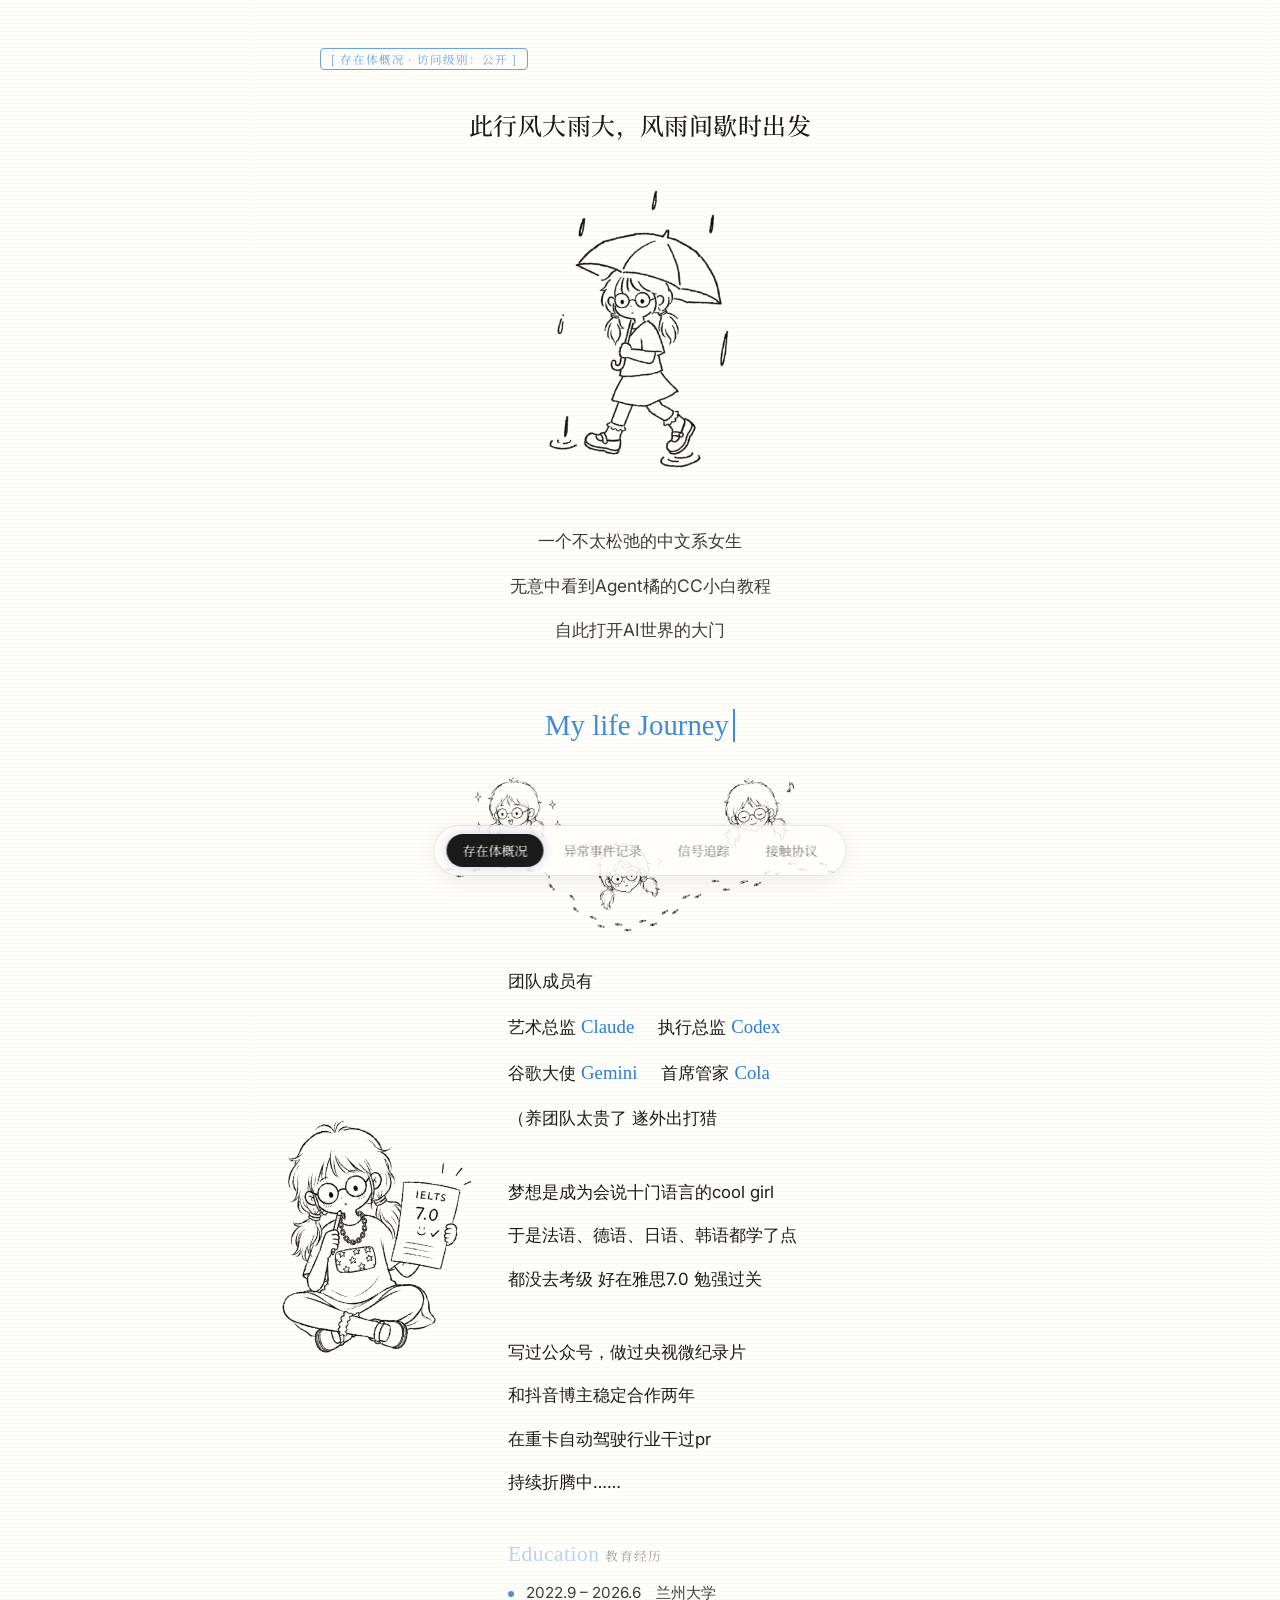
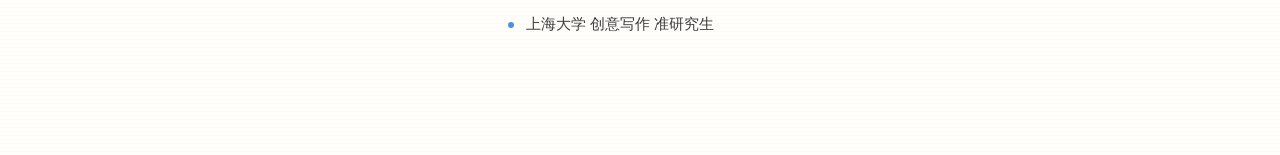
==== about.html @ fd67f21b "同步网站全部文件到 main 分支，为迁移到已备案域名/境内主机做准备 内容与 gh-pages 分支当前状态一致；gh-pages 保留并继续用于 GitHub Pages 预览。" ====
<!DOCTYPE html>
<html lang="zh-CN">
<head>
<meta charset="UTF-8">
<meta name="viewport" content="width=device-width, initial-scale=1.0">
<title>存在体概况 — Serena 熙冉</title>
<link rel="stylesheet" href="style.css">
</head>
<body class="page-about">
<div class="page">

  <main class="content">

    <div class="file-tag">[ 存在体概况 · 访问级别：公开 ]</div>

    <h1 class="about-title">此行风大雨大，风雨间歇时出发</h1>

    <!-- 开篇区块：主插图 + 一句话引子，先给读者一张"地图" -->
    <div class="about-hero">
      <img class="about-hero-illus" src="assets/about-hero.png" alt="Serena 插画">
      <div class="about-hero-intro">
        <p>一个不太松弛的中文系女生</p>
        <p>无意中看到Agent橘的CC小白教程</p>
        <p>自此打开AI世界的大门</p>
      </div>
    </div>

    <h2 class="about-journey-title"><span class="about-journey-text">My life Journey</span></h2>

    <img class="journal-lead-illus" src="assets/alarm-clock.png" alt="闹钟插画">

    <!-- 介绍正文：逐行排版，靠留白呼吸 -->
    <div class="journal">

      <div class="journal-entry journal-entry--text">
        <div class="journal-text">
          <p>团队成员有</p>
          <p class="about-pair"><span>艺术总监 <span class="en-hand">Claude</span></span><span>执行总监 <span class="en-hand">Codex</span></span></p>
          <p class="about-pair"><span>谷歌大使 <span class="en-hand">Gemini</span></span><span>首席管家 <span class="en-hand">Cola</span></span></p>
          <p>（养团队太贵了 遂外出打猎</p>
        </div>
      </div>

      <div class="journal-entry journal-entry--text journal-entry--illus">
        <img class="journal-illus" src="assets/ielts.png" alt="雅思成绩插画">
        <div class="journal-text">
          <p>梦想是成为会说十门语言的cool girl</p>
          <p>于是法语、德语、日语、韩语都学了点</p>
          <p>都没去考级 好在雅思7.0 勉强过关</p>
        </div>
      </div>

      <div class="journal-entry journal-entry--text">
        <div class="journal-text">
          <p>写过公众号，做过央视微纪录片</p>
          <p>和抖音博主稳定合作两年</p>
          <p>在重卡自动驾驶行业干过pr</p>
          <p>持续折腾中……</p>
        </div>
      </div>

    </div>

    <!-- 教育经历 -->
    <div class="about-edu">
      <div class="about-edu-head"><span class="about-edu-head-en">Education</span>教育经历</div>
      <ul class="about-edu-list">
        <li>2022.9 – 2026.6　兰州大学</li>
        <li>上海大学 创意写作 准研究生</li>
      </ul>
    </div>

  </main>

</div>

<!-- 底部导航 -->
<nav class="bottom-nav">
  
  <a href="about.html" class="active">存在体概况</a>
  <a href="works.html">异常事件记录</a>
  <a href="talks.html">信号追踪</a>
  <a href="contact.html">接触协议</a>
</nav>

</body>
</html>
---- style.css ----
/* ============================================================
   Serena 熙冉 — 全局样式
   规则怪谈风格 · 底部胶囊导航
   Noto Serif SC + Inter
   ============================================================ */

@import url('https://fonts.googleapis.com/css2?family=Inter:wght@400;500&family=Noto+Serif+SC:wght@400;500;700&family=Schoolbell&display=swap');

:root {
  --font-title: "Noto Serif SC", "PingFang SC", "Noto Sans SC", serif;
  --font-body: "Inter", "PingFang SC", "Noto Sans SC", system-ui, sans-serif;

  --bg: #FFFEFA;
  --ink: #1A1A1A;
  --accent: #3F51B5;
  --green: #B8E954;
  --pink: #C2185B;
  --dim: #8A8A8A;
  --transition: 0.5s cubic-bezier(.4, 0, .2, 1);
}

/* 跨页面原生过渡：支持的浏览器会在整页跳转时自动做首尾帧平滑过渡，
   不支持的浏览器直接忽略，不影响现有行为 */
@view-transition {
  navigation: auto;
}

/* ── Reset ── */
*, *::before, *::after { box-sizing: border-box; }
html, body { margin: 0; padding: 0; }

body {
  font-family: var(--font-body);
  background: var(--bg);
  color: var(--ink);
  transition: background-color var(--transition), color var(--transition);
  animation: pageIn .4s ease both;
  min-height: 100vh;
  /* 全局极淡扫描线纹理（规则怪谈氛围） */
  background-image:
    repeating-linear-gradient(
      0deg,
      transparent,
      transparent 3px,
      rgba(63, 81, 181, 0.018) 3px,
      rgba(63, 81, 181, 0.018) 4px
    );
}
@keyframes pageIn { from { opacity: 0; } to { opacity: 1; } }

a { color: inherit; }

:focus-visible { outline: 2px solid var(--accent); outline-offset: 3px; }
[hidden] { display: none !important; }

/* ── 单栏页面布局 ── */
.page {
  max-width: 720px;
  margin: 0 auto;
  padding: 48px 40px 120px;
  min-height: 100vh;
}

/* ── 站名（顶部文字 logo） ── */
.site-name {
  display: block;
  font-family: var(--font-title);
  font-size: 1.5rem;
  text-decoration: none;
  margin-bottom: 48px;
  opacity: 0.4;
  letter-spacing: 0.08em;
}

/* ── 底部胶囊导航 ── */
.bottom-nav {
  position: fixed;
  bottom: 24px;
  left: 50%;
  transform: translateX(-50%);
  z-index: 500;
  background: rgba(255, 254, 250, 0.85);
  backdrop-filter: blur(12px);
  -webkit-backdrop-filter: blur(12px);
  border: 1px solid rgba(26, 26, 26, 0.10);
  border-radius: 999px;
  padding: 8px 12px;
  display: flex;
  gap: 4px;
  box-shadow: 0 4px 24px rgba(0, 0, 0, 0.08);
  white-space: nowrap;
}
.bottom-nav a {
  font-family: var(--font-title);
  font-size: 0.82rem;
  text-decoration: none;
  padding: 7px 16px;
  border-radius: 999px;
  color: var(--ink);
  opacity: 0.55;
  transition: all 0.2s ease;
  white-space: nowrap;
}
.bottom-nav a:hover { opacity: 1; }
.bottom-nav a.active {
  background: var(--ink);
  color: var(--bg);
  opacity: 1;
  box-shadow: 0 0 12px rgba(63, 81, 181, 0.25);
}

/* ── 页脚 ── */
.site-footer {
  font-size: .8rem;
  opacity: .4;
  margin-top: 64px;
}

/* ── 标签标注（档案风格小标签）── */
.file-tag {
  display: inline-block;
  font-family: var(--font-title);
  font-size: 0.72rem;
  letter-spacing: 0.08em;
  color: var(--accent);
  border: 1px solid var(--accent);
  border-radius: 4px;
  padding: 2px 10px;
  opacity: 0.7;
  margin-bottom: 32px;
}

/* ═══════════ 关于页 · 存在体概况（品牌蓝主题）═══════════ */
.page-about {
  --accent: #2B7FD8;
}

/* 标题：正文最上方的引言式大标题 */
.about-title {
  font-family: var(--font-title);
  font-weight: 500;
  font-size: 1.5rem;
  line-height: 1.6;
  text-align: center;
  letter-spacing: 0.02em;
  margin: 4px 0 40px;
}

/* 开篇区块与正文共用同一栏宽，左右边界对齐，仅内部文字对齐方式不同 */
.about-hero {
  display: flex;
  flex-direction: column;
  align-items: center;
  text-align: center;
  gap: 22px;
  margin-bottom: 24px;
}
.about-hero-illus {
  width: 100%;
  max-width: 320px;
  height: auto;
}
.about-hero-intro {
  display: flex;
  flex-direction: column;
  gap: 14px;
  width: 100%;
  max-width: 400px;
  font-size: 1.08rem;
  line-height: 1.75;
  opacity: 0.85;
}
.about-hero-intro p { margin: 0; }

/* "My life Journey" 手绘感分节标题：打字机式逐字显现，循环播放 */
.about-journey-title {
  text-align: center;
  margin: 64px 0 20px;
}
.about-journey-text {
  display: inline-block;
  font-family: 'Schoolbell', cursive;
  font-weight: 400;
  font-size: 1.8rem;
  color: var(--accent);
  opacity: 0.9;
  padding-right: 4px;
  border-right: 2px solid var(--accent);
  white-space: nowrap;
  animation: handwriteReveal 5s steps(24, end) infinite;
}
@keyframes handwriteReveal {
  0%   { clip-path: inset(0 100% 0 0); }
  40%  { clip-path: inset(0 0% 0 0); }
  78%  { clip-path: inset(0 0% 0 0); }
  82%  { clip-path: inset(0 100% 0 0); }
  100% { clip-path: inset(0 100% 0 0); }
}

/* My life Journey 下方的引子插图 */
.journal-lead-illus {
  display: block;
  width: 100%;
  max-width: 420px;
  height: auto;
  margin: 0 auto 20px;
}

/* 正文：与开篇区块共享栏宽，改为左对齐，贴合参考网站的阅读节奏 */
.journal {
  display: flex;
  flex-direction: column;
  align-items: center;
  gap: 44px;
  margin-bottom: 44px;
}
.journal-entry {
  width: 100%;
  max-width: 400px;
}
.journal-text {
  text-align: left;
  font-size: 1.05rem;
  line-height: 1.75;
  padding-left: 68px;
}
.journal-text p { margin: 0 0 14px; }
.journal-text p:last-child { margin-bottom: 0; }
.about-pair { display: flex; gap: 24px; flex-wrap: wrap; }

/* 语言学习插图：卧在左侧留白，纵向跨过上下两段，避免只贴在中间一段 */
.journal-entry--illus { position: relative; }
.journal-illus {
  position: absolute;
  top: 50%;
  left: -230px;
  width: 300px;
  height: auto;
  transform: translateY(-50%) rotate(-4deg);
  pointer-events: none;
}
.en-hand {
  font-family: 'Schoolbell', cursive;
  font-size: 1.12em;
  color: var(--accent);
}

/* 教育经历 */
.about-edu {
  position: relative;
  z-index: 1;
  width: 100%;
  max-width: 400px;
  margin: 0 auto;
  padding-left: 68px;
}
.about-edu-head {
  font-family: var(--font-title);
  font-size: 0.8rem;
  opacity: 0.4;
  letter-spacing: 0.1em;
  margin: 0 0 16px;
}
.about-edu-head-en {
  font-family: 'Schoolbell', cursive;
  font-size: 1.35rem;
  opacity: 0.8;
  letter-spacing: 0.02em;
  color: var(--accent);
  margin-right: 6px;
}
.about-edu-list {
  list-style: none;
  padding: 0;
  margin: 0;
  display: flex;
  flex-direction: column;
  gap: 10px;
  font-size: 0.95rem;
  opacity: 0.85;
}
.about-edu-list li { position: relative; padding-left: 18px; }
.about-edu-list li::before {
  content: '';
  position: absolute;
  left: 0;
  top: 0.55em;
  width: 6px;
  height: 6px;
  border-radius: 50%;
  background: var(--accent);
}

/* ═══════════ 作品页 · 案件卷宗 ═══════════ */
.works-header-tag { margin-bottom: 28px; }

.case-file {
  position: relative;
  border: 1px solid rgba(26, 26, 26, 0.12);
  border-radius: 8px;
  margin-bottom: 12px;
  overflow: hidden;
}
.case-header {
  padding: 16px 20px;
  cursor: pointer;
  display: flex;
  justify-content: space-between;
  align-items: center;
  gap: 16px;
  user-select: none;
}
.case-header:hover { background: rgba(63, 81, 181, 0.04); }
.case-meta { display: flex; align-items: center; gap: 12px; flex-wrap: wrap; }
.case-id {
  font-family: var(--font-title);
  font-size: 0.72rem;
  opacity: 0.4;
  letter-spacing: 0.08em;
}
.case-name {
  font-family: var(--font-title);
  font-size: 1rem;
}
.case-right { display: flex; align-items: center; gap: 10px; flex-shrink: 0; }
.case-tag {
  font-size: 0.72rem;
  padding: 2px 10px;
  border: 1px solid;
  border-radius: 999px;
  opacity: 0.6;
}
.case-tag.running-tag { border-color: var(--accent); color: var(--accent); opacity: 0.9; }
.case-tag.active-tag  { border-color: #B8E954; color: #5a7a00; }
.case-tag.archived-tag { opacity: 0.35; }
.case-tag.stalled-tag { border-color: var(--pink); color: var(--pink); opacity: 0.6; }
.case-chevron {
  font-size: 0.7rem;
  opacity: 0.3;
  transition: transform 0.3s ease;
}
.case-file.open .case-chevron { transform: rotate(180deg); }

.case-body {
  padding: 0 20px;
  max-height: 0;
  overflow: hidden;
  transition: max-height 0.4s ease, padding 0.3s ease;
  border-top: 0px solid rgba(26, 26, 26, 0.07);
}
.case-file.open .case-body {
  max-height: 300px;
  padding: 16px 20px;
  border-top-width: 1px;
}
.case-level {
  font-size: 0.78rem;
  opacity: 0.5;
  margin-bottom: 8px;
  font-family: var(--font-title);
  letter-spacing: 0.05em;
}
.case-summary {
  font-size: 0.95rem;
  line-height: 1.7;
  opacity: 0.75;
}

/* 扫描线 */
@keyframes scanLine {
  from { transform: translateY(0);    opacity: 0.6; }
  to   { transform: translateY(100%); opacity: 0;   }
}
.case-file.open::after {
  content: '';
  position: absolute;
  left: 0; top: 0;
  width: 100%; height: 2px;
  background: linear-gradient(90deg, transparent, var(--accent), transparent);
  animation: scanLine 0.5s ease forwards;
  pointer-events: none;
}

/* ═══════════ 信号追踪 ═══════════ */
.signals-bg {
  background-image:
    linear-gradient(rgba(63, 81, 181, 0.04) 1px, transparent 1px),
    linear-gradient(90deg, rgba(63, 81, 181, 0.04) 1px, transparent 1px);
  background-size: 32px 32px;
}

.signal-list {
  list-style: none;
  padding: 0;
  margin: 0;
}
.signal-item {
  margin-bottom: 36px;
  padding: 20px 0;
  border-bottom: 1px solid rgba(26, 26, 26, 0.07);
}
.signal-item:last-child { border-bottom: none; }

.signal-top {
  display: flex;
  align-items: baseline;
  gap: 14px;
  margin-bottom: 6px;
}
.signal-id {
  font-family: var(--font-title);
  font-size: 0.72rem;
  color: var(--accent);
  opacity: 0.6;
  letter-spacing: 0.08em;
  flex-shrink: 0;
}
.signal-date {
  font-size: 0.78rem;
  opacity: 0.4;
  flex-shrink: 0;
}
.signal-title {
  font-family: var(--font-title);
  font-size: 1.15rem;
  line-height: 1.4;
  margin-bottom: 4px;
}
.signal-summary {
  font-size: 0.9rem;
  opacity: 0.55;
  margin-bottom: 10px;
  line-height: 1.6;
}
.signal-bottom {
  display: flex;
  align-items: center;
  gap: 14px;
  flex-wrap: wrap;
}
.signal-strength {
  display: flex;
  gap: 3px;
  align-items: center;
}
.strength-bar {
  display: inline-block;
  width: 12px;
  height: 10px;
  border-radius: 2px;
}
.strength-bar.on  { background: var(--accent); opacity: 0.7; }
.strength-bar.off { background: var(--ink);   opacity: 0.12; }
.signal-label {
  font-size: 0.72rem;
  opacity: 0.4;
  margin-right: 4px;
}
.signal-tags {
  display: flex;
  gap: 6px;
  flex-wrap: wrap;
}
.signal-tag {
  font-size: 0.68rem;
  padding: 1px 8px;
  border: 1px solid rgba(26, 26, 26, 0.2);
  border-radius: 999px;
  opacity: 0.55;
}

/* ═══════════ 接触协议 ═══════════ */
.contact-protocol-tag { margin-bottom: 28px; }
.contact-intro-text {
  font-size: 1rem;
  opacity: 0.6;
  line-height: 1.7;
  margin-bottom: 32px;
}

#unlock-btn {
  font-family: var(--font-title);
  font-size: 0.9rem;
  padding: 10px 28px;
  border: 1.5px solid var(--ink);
  border-radius: 999px;
  background: transparent;
  color: var(--ink);
  cursor: pointer;
  letter-spacing: 0.06em;
  transition: background-color 0.2s ease, color 0.2s ease;
  margin-bottom: 40px;
  display: block;
}
#unlock-btn:hover:not(:disabled) {
  background: var(--ink);
  color: var(--bg);
}
#unlock-btn:disabled {
  opacity: 0.5;
  cursor: default;
  border-color: rgba(26, 26, 26, 0.3);
}

.contact-channels {
  list-style: none;
  padding: 0;
  margin: 0 0 48px;
}
.contact-channel {
  display: flex;
  align-items: flex-start;
  gap: 16px;
  padding: 16px 0;
  border-bottom: 1px solid rgba(26, 26, 26, 0.07);
  opacity: 0;
  transform: translateY(8px);
  transition: opacity 0.45s ease, transform 0.45s ease;
}
.contact-channel:first-child { border-top: 1px solid rgba(26, 26, 26, 0.07); }
.contact-channel.visible {
  opacity: 1;
  transform: translateY(0);
}
.ch-icon { font-size: 1.2rem; margin-top: 2px; flex-shrink: 0; }
.ch-body { display: flex; flex-direction: column; gap: 3px; }
.ch-label {
  font-size: 0.75rem;
  opacity: 0.4;
  font-family: var(--font-title);
  letter-spacing: 0.06em;
}
.ch-value { font-size: 1rem; }
.ch-value a { text-decoration: none; }
.ch-value a:hover { opacity: 0.7; }
.ch-note {
  font-size: 0.72rem;
  opacity: 0.5;
  border: 1px solid rgba(63, 81, 181, 0.4);
  border-radius: 999px;
  padding: 1px 8px;
  color: var(--accent);
  align-self: flex-start;
  margin-left: 4px;
}

.credits { margin-top: 56px; }
.credits-head {
  font-family: var(--font-title);
  font-size: 0.8rem;
  opacity: 0.4;
  letter-spacing: 0.1em;
  margin: 0 0 16px;
}
.credits-list { list-style: none; padding: 0; margin: 0; display: flex; flex-direction: column; gap: 14px; }
.credits-list li { display: flex; flex-direction: column; gap: 3px; }
.credit-name {
  font-size: 0.95rem;
  text-decoration: none;
  width: max-content;
  background-image: linear-gradient(var(--accent), var(--accent));
  background-repeat: no-repeat;
  background-position: 0 100%;
  background-size: 100% 1px;
  padding-bottom: 1px;
  transition: background-size .25s ease;
}
.credit-name:hover { background-size: 100% 4px; }
.credit-note { font-size: .85rem; opacity: .5; }

/* ── 弹窗（首页保留）── */
.modal {
  position: fixed; inset: 0; z-index: 50;
  display: flex; align-items: center; justify-content: center; padding: 24px;
}
.modal-backdrop { position: absolute; inset: 0; background: rgba(0,0,0,.25); }
.modal-box {
  position: relative;
  background: var(--bg);
  color: var(--ink);
  border: 2px solid var(--ink);
  border-radius: 16px;
  padding: 32px 28px;
  max-width: 420px; width: 100%;
  box-shadow: 6px 6px 0 rgba(0,0,0,.12);
  animation: popIn .25s ease both;
}
.modal-q {
  font-family: var(--font-title);
  font-size: 1.5rem; line-height: 1.3; margin: 0 0 24px;
}
.modal-actions { display: flex; flex-direction: column; gap: 12px; }
.modal-btn {
  font-family: var(--font-body);
  font-size: 1rem; padding: 12px 16px;
  border: 1.5px solid var(--ink); border-radius: 10px;
  background: transparent; color: inherit; cursor: pointer;
  text-align: left;
  transition: background-color .2s ease, transform .1s ease;
}
.modal-btn:hover { background: var(--green); border-color: var(--green); color: var(--ink); }
.modal-btn:active { transform: translateY(1px); }
@keyframes popIn {
  from { opacity: 0; transform: scale(.96); }
  to   { opacity: 1; transform: scale(1); }
}

/* ═══════════ 响应式 ═══════════ */
@media (max-width: 600px) {
  .page { padding: 32px 20px 100px; }

  .bottom-nav {
    bottom: 14px;
    padding: 6px 8px;
    gap: 2px;
    max-width: calc(100vw - 24px);
    overflow-x: auto;
    -webkit-overflow-scrolling: touch;
    scrollbar-width: none;
  }
  .bottom-nav::-webkit-scrollbar { display: none; }
  .bottom-nav a {
    font-size: 0.72rem;
    padding: 5px 11px;
  }

  .journal { gap: 34px; }
  .journal-text { font-size: 1rem; padding-left: 0; text-align: center; }
  .about-pair { justify-content: center; }
  .about-title { font-size: 1.28rem; }
  .about-hero-illus { max-width: 220px; }
  .journal-lead-illus { max-width: 280px; }
  .about-hero-intro { max-width: 300px; }
  .journal-entry { max-width: 300px; }
  .about-edu { max-width: 300px; padding-left: 0; text-align: center; }
  .about-edu-list li { padding-left: 0; }
  .about-edu-list li::before { display: none; }
  .about-journey-text { font-size: 1.5rem; }

  .journal-illus {
    position: static;
    display: block;
    width: 200px;
    margin: 0 auto 16px;
    transform: none;
  }
}

@media (prefers-reduced-motion: reduce) {
  *, *::before, *::after {
    animation: none !important;
    transition: none !important;
  }
}
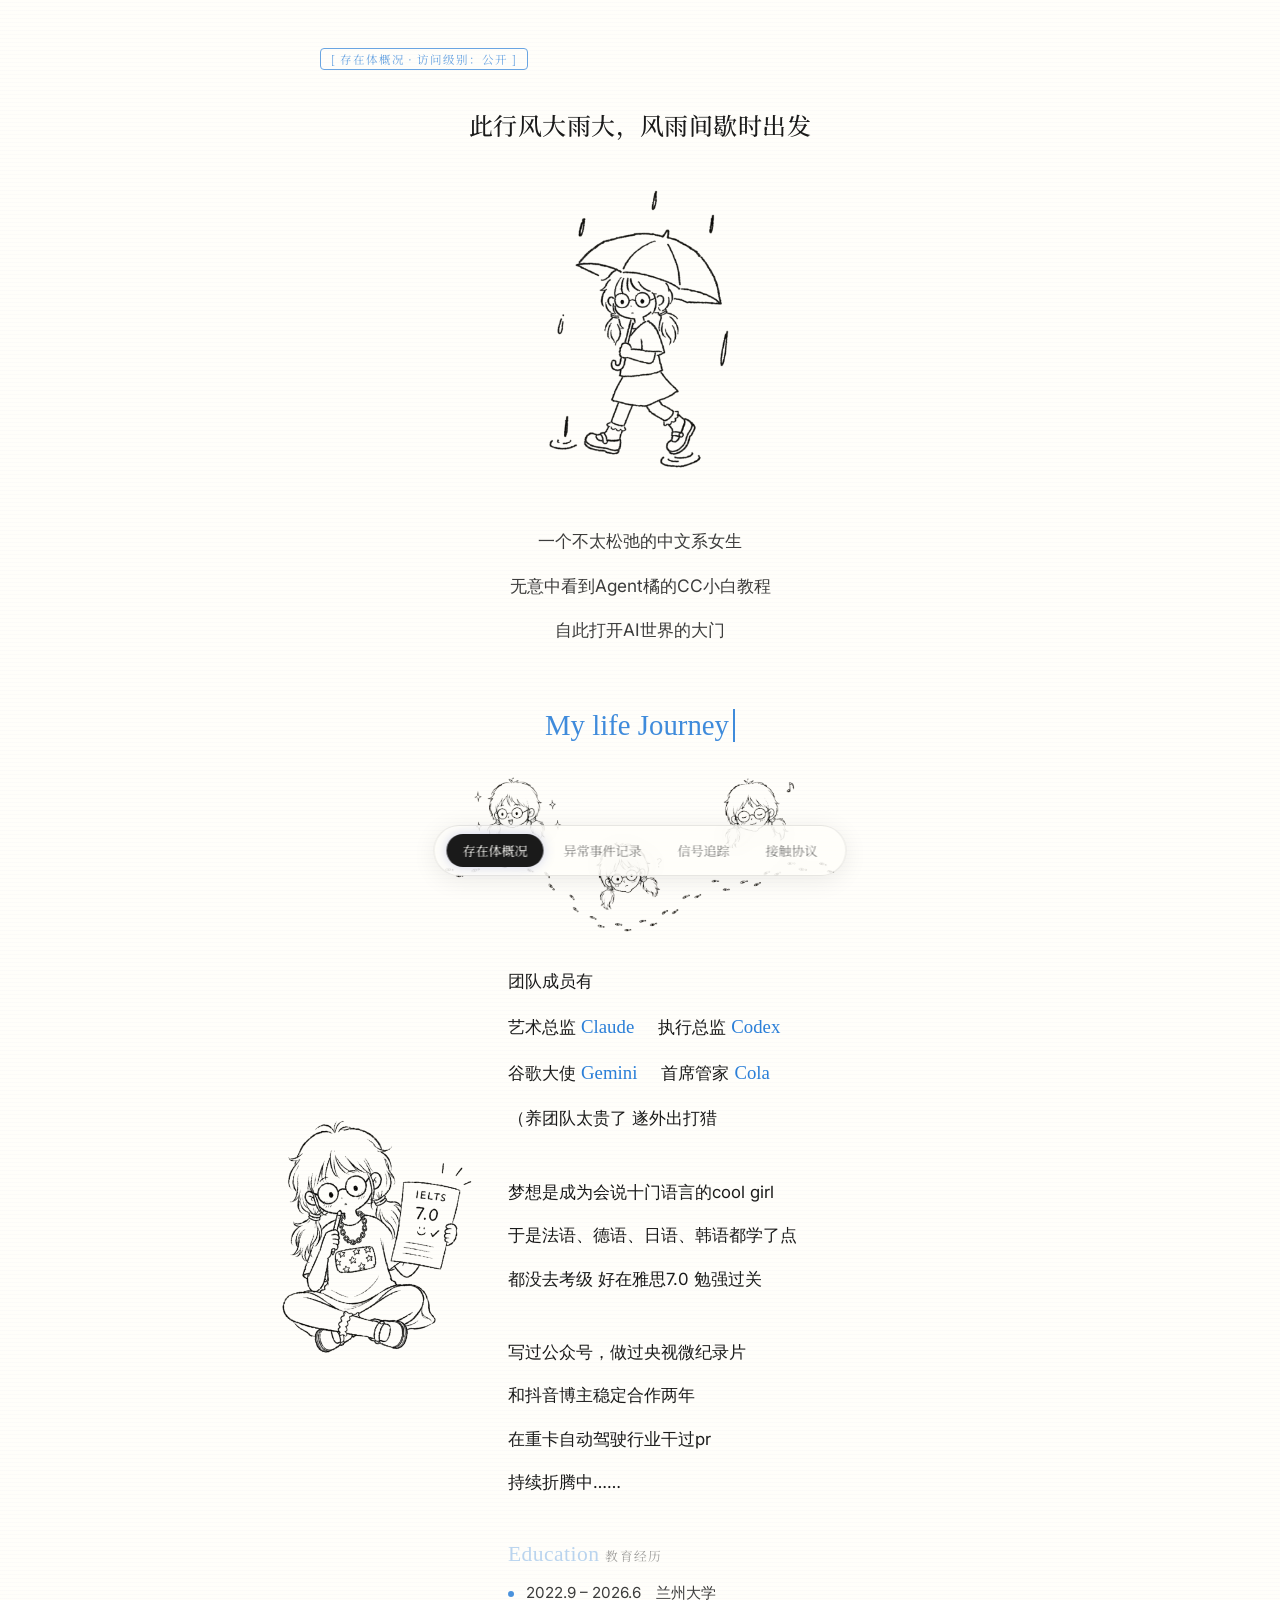
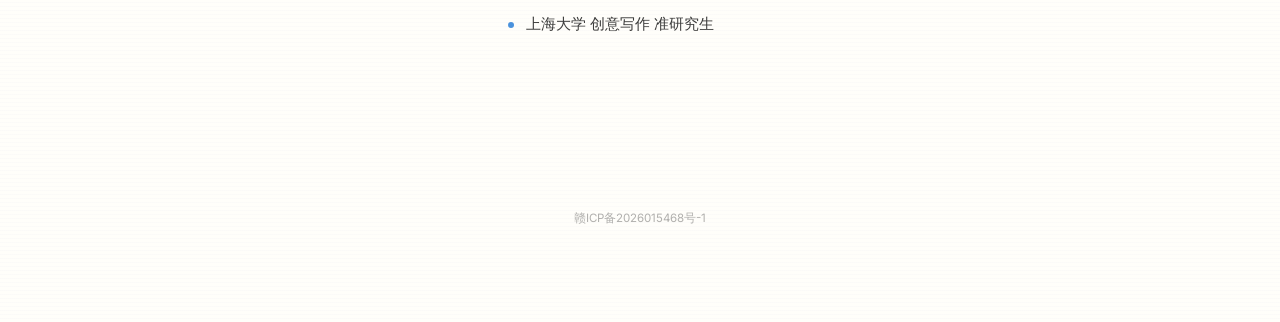
==== commit 8f1bab1f: "fix: speed up site asset loading" ====
--- a/about.html
+++ b/about.html
@@ -4,7 +4,7 @@
 <meta charset="UTF-8">
 <meta name="viewport" content="width=device-width, initial-scale=1.0">
 <title>存在体概况 — Serena 熙冉</title>
-<link rel="stylesheet" href="style.css">
+<link rel="stylesheet" href="style.css?v=20260711-assetfix">
 </head>
 <body class="page-about">
 <div class="page">
@@ -74,6 +74,10 @@
 
 </div>
 
+<footer class="icp-footer">
+  <a href="https://beian.miit.gov.cn/" target="_blank" rel="noopener">赣ICP备2026015468号-1</a>
+</footer>
+
 <!-- 底部导航 -->
 <nav class="bottom-nav">
   
--- a/style.css
+++ b/style.css
@@ -115,6 +115,33 @@
   opacity: .4;
   margin-top: 64px;
 }
+.icp-footer {
+  font-size: .72rem;
+  text-align: center;
+  color: rgba(26, 26, 26, 0.34);
+  margin: 56px 0 96px;
+}
+.icp-footer a {
+  color: inherit;
+  text-decoration: none;
+  transition: color 0.2s ease, opacity 0.2s ease;
+}
+.icp-footer a:hover {
+  color: rgba(63, 81, 181, 0.72);
+  text-decoration: underline;
+}
+.icp-footer--fixed {
+  position: fixed;
+  left: 0;
+  right: 0;
+  bottom: 10px;
+  z-index: 80;
+  margin: 0;
+  pointer-events: none;
+}
+.icp-footer--fixed a {
+  pointer-events: auto;
+}
 
 /* ── 标签标注（档案风格小标签）── */
 .file-tag {
@@ -381,192 +408,204 @@
   pointer-events: none;
 }
 
-/* ═══════════ 信号追踪 ═══════════ */
+/* ═══════════ 信号追踪（品牌蓝 #2B7FD8，与存在体概况一致）═══════════ */
 .signals-bg {
+  --accent: #2B7FD8;
   background-image:
-    linear-gradient(rgba(63, 81, 181, 0.04) 1px, transparent 1px),
-    linear-gradient(90deg, rgba(63, 81, 181, 0.04) 1px, transparent 1px);
+    linear-gradient(rgba(43, 127, 216, 0.04) 1px, transparent 1px),
+    linear-gradient(90deg, rgba(43, 127, 216, 0.04) 1px, transparent 1px);
   background-size: 32px 32px;
 }
-
-.signal-list {
+/* 顶部手写标题与三列文字之间多留一行呼吸感 */
+.signals-bg .about-journey-title {
+  margin-bottom: 64px;
+}
+/* 三列纯文字排版：彩色短横线 + 英文标题 + 条目，无卡片 */
+.signal-pillars {
+  display: grid;
+  grid-template-columns: repeat(3, 1fr);
+  gap: 52px;
+  padding-top: 16px;
+}
+@media (min-width: 601px) {
+  .signal-pillars,
+  .signal-sample-library {
+    width: min(1080px, calc(100vw - 48px));
+    margin-left: 50%;
+    transform: translateX(-50%);
+  }
+}
+.signal-pillar-dash {
+  display: block;
+  width: 48px;
+  height: 4px;
+  margin-bottom: 24px;
+  background: var(--dash, var(--accent));
+  border-radius: 2px;
+}
+.signal-pillar-title {
+  margin: 0 0 26px;
+  font-family: var(--font-title);
+  font-size: 1.28rem;
+  font-weight: 700;
+  letter-spacing: 0.02em;
+  color: var(--ink);
+}
+.signal-pillar-items {
   list-style: none;
+  margin: 0;
   padding: 0;
+  display: flex;
+  flex-direction: column;
+  gap: 22px;
+}
+.signal-pillar-item-title {
+  display: block;
+  font-family: var(--font-title);
+  font-size: 0.95rem;
+  margin-bottom: 5px;
+}
+.signal-pillar-item-desc {
+  display: block;
+  font-size: 0.8rem;
+  line-height: 1.65;
+  opacity: 0.5;
+}
+.signal-sample-library {
+  margin-top: 84px;
+}
+.signal-library-head {
+  max-width: 620px;
+  margin: 0 auto 44px;
+  text-align: center;
+}
+.signal-library-head h1 {
   margin: 0;
-}
-.signal-item {
-  margin-bottom: 36px;
-  padding: 20px 0;
-  border-bottom: 1px solid rgba(26, 26, 26, 0.07);
-}
-.signal-item:last-child { border-bottom: none; }
-
-.signal-top {
-  display: flex;
-  align-items: baseline;
-  gap: 14px;
-  margin-bottom: 6px;
-}
-.signal-id {
-  font-family: var(--font-title);
-  font-size: 0.72rem;
+  font-family: var(--font-title);
+  font-size: clamp(1.08rem, 2.6vw, 1.32rem);
+  font-weight: 500;
+  line-height: 1.4;
   color: var(--accent);
-  opacity: 0.6;
+}
+.signal-library-hint {
+  margin: 10px 0 0;
+  font-size: 0.76rem;
+  letter-spacing: 0.04em;
+  opacity: 0.45;
+}
+/* 堆叠卡片陈列：图片即卡片（圆角 + 投影），后面露出两张叠影，点击翻下一张 */
+.signal-sample-grid {
+  display: flex;
+  flex-wrap: wrap;
+  align-items: center;
+  justify-content: center;
+  gap: 72px 48px;
+}
+.signal-sample-card {
+  flex: 0 0 auto;
+  width: calc(var(--w) * 1px);
+}
+.signal-stack {
+  position: relative;
+  width: 100%;
+  aspect-ratio: var(--w) / var(--h);
+  cursor: pointer;
+}
+.signal-stack .signal-shot {
+  position: absolute;
+  inset: 0;
+  width: 100%;
+  height: 100%;
+  object-fit: cover;
+  border-radius: 14px;
+  box-shadow: 0 5px 20px rgba(26, 26, 26, 0.12);
+  opacity: 0;
+  transform: translateY(44px) scale(0.92);
+  transition: transform 0.4s ease, opacity 0.4s ease;
+}
+/* 卡片高、缩放会抵消位移，偏移量要够大叠影才露得出来 */
+.signal-shot.pos-0 { z-index: 4; transform: translateY(0) scale(1); opacity: 1; }
+.signal-shot.pos-1 { z-index: 3; transform: translateY(22px) scale(0.96); opacity: 0.8; }
+.signal-shot.pos-2 { z-index: 2; transform: translateY(44px) scale(0.92); opacity: 0.6; }
+.signal-shot.is-leaving { z-index: 5; transform: translateX(-120%) rotate(-5deg); opacity: 0; }
+/* 展签：无框文字，居中放在卡片下方 */
+.signal-sample-meta {
+  margin: 46px 0 0;
+  text-align: center;
+}
+.signal-sample-mark {
+  font-family: var(--font-title);
+  font-size: 0.92rem;
+  color: var(--ink);
+}
+.signal-sample-count {
+  font-family: var(--font-body);
+  font-size: 0.68rem;
   letter-spacing: 0.08em;
-  flex-shrink: 0;
-}
-.signal-date {
-  font-size: 0.78rem;
-  opacity: 0.4;
-  flex-shrink: 0;
-}
-.signal-title {
-  font-family: var(--font-title);
-  font-size: 1.15rem;
-  line-height: 1.4;
-  margin-bottom: 4px;
-}
-.signal-summary {
-  font-size: 0.9rem;
+  color: var(--dim);
+  margin-left: 10px;
+}
+.signal-sample-meta p {
+  margin: 7px 0 0;
+  font-size: 0.74rem;
+  line-height: 1.7;
   opacity: 0.55;
-  margin-bottom: 10px;
-  line-height: 1.6;
-}
-.signal-bottom {
-  display: flex;
-  align-items: center;
-  gap: 14px;
-  flex-wrap: wrap;
-}
-.signal-strength {
-  display: flex;
-  gap: 3px;
-  align-items: center;
-}
-.strength-bar {
-  display: inline-block;
-  width: 12px;
-  height: 10px;
-  border-radius: 2px;
-}
-.strength-bar.on  { background: var(--accent); opacity: 0.7; }
-.strength-bar.off { background: var(--ink);   opacity: 0.12; }
-.signal-label {
-  font-size: 0.72rem;
-  opacity: 0.4;
-  margin-right: 4px;
-}
-.signal-tags {
-  display: flex;
-  gap: 6px;
-  flex-wrap: wrap;
-}
-.signal-tag {
-  font-size: 0.68rem;
-  padding: 1px 8px;
-  border: 1px solid rgba(26, 26, 26, 0.2);
-  border-radius: 999px;
-  opacity: 0.55;
-}
-
+}
 /* ═══════════ 接触协议 ═══════════ */
-.contact-protocol-tag { margin-bottom: 28px; }
+/* 容器整体在页面居中（参照 .about-edu 的做法），容器内文字左对齐 */
 .contact-intro-text {
+  max-width: 420px;
+  margin: 48px auto 0;
   font-size: 1rem;
   opacity: 0.6;
   line-height: 1.7;
-  margin-bottom: 32px;
-}
-
-#unlock-btn {
-  font-family: var(--font-title);
-  font-size: 0.9rem;
-  padding: 10px 28px;
-  border: 1.5px solid var(--ink);
-  border-radius: 999px;
-  background: transparent;
+}
+
+/* 片尾名单风格：分组标题 + 行内 role/value 排布 */
+.credits-groups {
+  max-width: 420px;
+  margin: 0 auto;
+}
+.cr-group { margin-bottom: 50px; }
+.cr-group:last-child { margin-bottom: 0; }
+.cr-group-title {
+  font-family: var(--font-title);
+  font-size: 0.78rem;
+  letter-spacing: 0.3em;
+  color: var(--dim);
+  margin-bottom: 22px;
+}
+.cr-list { list-style: none; margin: 0; padding: 0; }
+.cr-row {
+  display: flex;
+  align-items: baseline;
+  gap: 18px;
+  padding: 13px 0;
+}
+.cr-role {
+  flex: 0 0 128px;
+  font-family: var(--font-body);
+  font-size: 0.7rem;
+  font-weight: 500;
+  letter-spacing: 0.14em;
+  text-transform: uppercase;
+  color: var(--dim);
+}
+.cr-body { display: flex; flex-direction: column; flex: 0 1 auto; }
+.cr-value {
+  font-family: var(--font-title);
+  font-size: 1.14rem;
   color: var(--ink);
-  cursor: pointer;
-  letter-spacing: 0.06em;
-  transition: background-color 0.2s ease, color 0.2s ease;
-  margin-bottom: 40px;
+  text-decoration: none;
+}
+a.cr-value { transition: color 0.2s ease; }
+a.cr-value:hover { color: var(--accent); }
+.cr-note {
   display: block;
-}
-#unlock-btn:hover:not(:disabled) {
-  background: var(--ink);
-  color: var(--bg);
-}
-#unlock-btn:disabled {
-  opacity: 0.5;
-  cursor: default;
-  border-color: rgba(26, 26, 26, 0.3);
-}
-
-.contact-channels {
-  list-style: none;
-  padding: 0;
-  margin: 0 0 48px;
-}
-.contact-channel {
-  display: flex;
-  align-items: flex-start;
-  gap: 16px;
-  padding: 16px 0;
-  border-bottom: 1px solid rgba(26, 26, 26, 0.07);
-  opacity: 0;
-  transform: translateY(8px);
-  transition: opacity 0.45s ease, transform 0.45s ease;
-}
-.contact-channel:first-child { border-top: 1px solid rgba(26, 26, 26, 0.07); }
-.contact-channel.visible {
-  opacity: 1;
-  transform: translateY(0);
-}
-.ch-icon { font-size: 1.2rem; margin-top: 2px; flex-shrink: 0; }
-.ch-body { display: flex; flex-direction: column; gap: 3px; }
-.ch-label {
-  font-size: 0.75rem;
-  opacity: 0.4;
-  font-family: var(--font-title);
-  letter-spacing: 0.06em;
-}
-.ch-value { font-size: 1rem; }
-.ch-value a { text-decoration: none; }
-.ch-value a:hover { opacity: 0.7; }
-.ch-note {
+  margin-top: 4px;
   font-size: 0.72rem;
   opacity: 0.5;
-  border: 1px solid rgba(63, 81, 181, 0.4);
-  border-radius: 999px;
-  padding: 1px 8px;
-  color: var(--accent);
-  align-self: flex-start;
-  margin-left: 4px;
-}
-
-.credits { margin-top: 56px; }
-.credits-head {
-  font-family: var(--font-title);
-  font-size: 0.8rem;
-  opacity: 0.4;
-  letter-spacing: 0.1em;
-  margin: 0 0 16px;
-}
-.credits-list { list-style: none; padding: 0; margin: 0; display: flex; flex-direction: column; gap: 14px; }
-.credits-list li { display: flex; flex-direction: column; gap: 3px; }
-.credit-name {
-  font-size: 0.95rem;
-  text-decoration: none;
-  width: max-content;
-  background-image: linear-gradient(var(--accent), var(--accent));
-  background-repeat: no-repeat;
-  background-position: 0 100%;
-  background-size: 100% 1px;
-  padding-bottom: 1px;
-  transition: background-size .25s ease;
-}
-.credit-name:hover { background-size: 100% 4px; }
-.credit-note { font-size: .85rem; opacity: .5; }
+}
 
 /* ── 弹窗（首页保留）── */
 .modal {
@@ -608,6 +647,10 @@
 /* ═══════════ 响应式 ═══════════ */
 @media (max-width: 600px) {
   .page { padding: 32px 20px 100px; }
+
+  .icp-footer {
+    color: rgba(26, 26, 26, 0.34);
+  }
 
   .bottom-nav {
     bottom: 14px;
@@ -644,6 +687,30 @@
     margin: 0 auto 16px;
     transform: none;
   }
+
+  .signal-sample-library {
+    margin-top: 58px;
+  }
+  .signal-library-head {
+    margin-bottom: 30px;
+  }
+  .signal-sample-grid {
+    flex-direction: column;
+    gap: 44px;
+  }
+  .signal-sample-card {
+    width: min(330px, 86vw);
+  }
+  .signal-sample-meta {
+    margin-top: 32px;
+  }
+
+  .signal-pillars { grid-template-columns: 1fr; gap: 36px; padding-top: 4px; }
+  .signal-pillar-title { margin-bottom: 20px; }
+
+  .cr-row { gap: 12px; }
+  .cr-role { flex-basis: 96px; font-size: 0.6rem; }
+  .cr-value { font-size: 0.92rem; word-break: break-word; }
 }
 
 @media (prefers-reduced-motion: reduce) {
